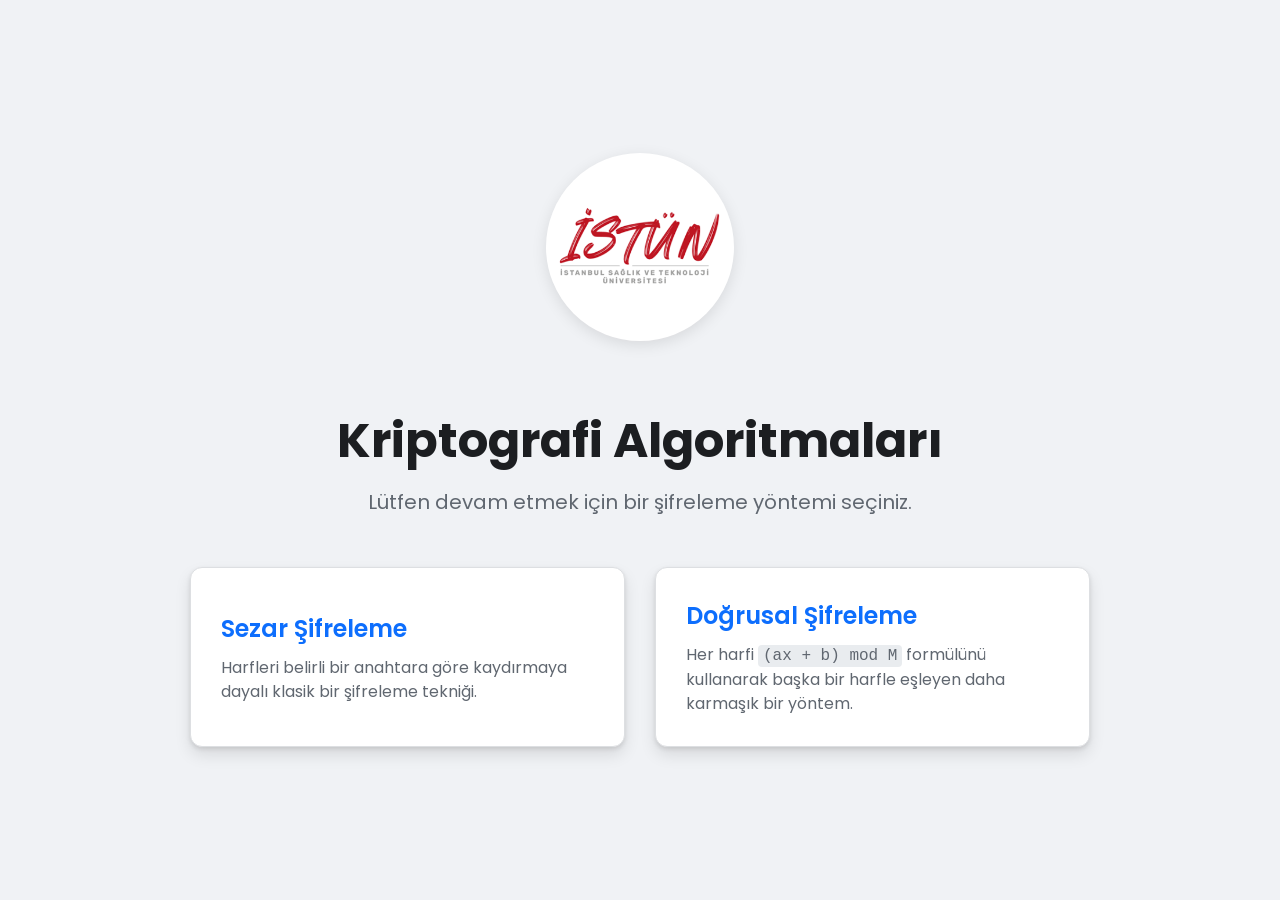
==== index.html @ d25bd75b "değişiklikler yapıldı" ====
<!DOCTYPE html>
<html lang="tr">
<head>
    <meta charset="UTF-8">
    <meta name="viewport" content="width=device-width, initial-scale=1.0">
    <title>Kriptografi Projeleri</title>
    <link rel="stylesheet" href="main-style.css">
</head>
<body>
    <div class="container">
        <header>
            <!-- Not: Logonun doğru görünmesi için dosya yapısını aşağıda anlatıldığı gibi düzenleyin. -->
            <img src="./sezar/logo1.png" alt="Üniversite Logosu" class="main-logo">
            <h1>Kriptografi Algoritmaları</h1>
            <p>Lütfen devam etmek için bir şifreleme yöntemi seçiniz.</p>
        </header>
        <main class="choice-container">
            <a href="./sezar/sezar.html" class="algorithm-card">
                <div class="card-content">
                    <h2>Sezar Şifreleme</h2>
                    <p>Harfleri belirli bir anahtara göre kaydırmaya dayalı klasik bir şifreleme tekniği.</p>
                </div>
            </a>
            <a href="./dogrusal/dogrusal.html" class="algorithm-card">
                <div class="card-content">
                    <h2>Doğrusal Şifreleme</h2>
                    <p>Her harfi <code>(ax + b) mod M</code> formülünü kullanarak başka bir harfle eşleyen daha karmaşık bir yöntem.</p>
                </div>
            </a>
        </main>
    </div>
</body>
</html>
---- main-style.css ----
@import url('https://fonts.googleapis.com/css2?family=Poppins:wght@300;400;600;700&display=swap');

body {
    font-family: 'Poppins', 'Segoe UI', Tahoma, Geneva, Verdana, sans-serif;
    background-color: #f0f2f5;
    color: #333;
    margin: 0;
    display: flex;
    justify-content: center;
    align-items: center;
    min-height: 100vh;
    padding: 20px;
    box-sizing: border-box;
}

.container {
    text-align: center;
    max-width: 900px;
    width: 100%;
}

header {
    margin-bottom: 50px;
}

/* --- LOGO STİLİ DÜZELTİLDİ --- */
.main-logo {
    width: 180px;
    height: 180px;
    border-radius: 50%;
    object-fit: contain; /* DEĞİŞTİ: Resmin tamamının görünmesini sağlar */
    background-color: #fff; /* EKLENDİ: Resim arkasındaki boşluğu beyaz yapar */
    margin-bottom: 25px;
    box-shadow: 0 4px 15px rgba(0, 0, 0, 0.1);
    border: 4px solid #fff;
}

header h1 {
    color: #1c1e21;
    font-size: 3em;
    font-weight: 700;
    margin-bottom: 10px;
}

header p {
    font-size: 1.25em;
    color: #606770;
    max-width: 600px;
    margin: 0 auto;
}

.choice-container {
    display: grid;
    grid-template-columns: 1fr 1fr;
    gap: 30px;
}

.algorithm-card {
    background-color: #ffffff;
    border: 1px solid #dddfe2;
    border-radius: 12px;
    padding: 30px;
    text-decoration: none;
    color: inherit;
    box-shadow: 0 2px 4px rgba(0, 0, 0, 0.1), 0 8px 16px rgba(0, 0, 0, 0.1);
    transition: transform 0.2s ease-in-out, box-shadow 0.2s ease-in-out;
    display: flex;
    align-items: center;
    text-align: left;
}

.algorithm-card:hover {
    transform: translateY(-5px);
    box-shadow: 0 4px 8px rgba(0, 0, 0, 0.1), 0 12px 24px rgba(0, 0, 0, 0.1);
}

.card-content h2 {
    margin: 0 0 10px 0;
    color: #0d6efd;
    font-size: 1.5em;
    font-weight: 600;
}

.card-content p {
    margin: 0;
    color: #606770;
    font-size: 1em;
    line-height: 1.5;
}

.card-content code {
    background-color: #e9ecef;
    padding: 2px 5px;
    border-radius: 4px;
    font-family: 'Courier New', Courier, monospace;
}

/* Responsive tasarım */
@media (max-width: 768px) {
    .choice-container {
        grid-template-columns: 1fr;
    }
    header h1 {
        font-size: 2.2em;
    }
}
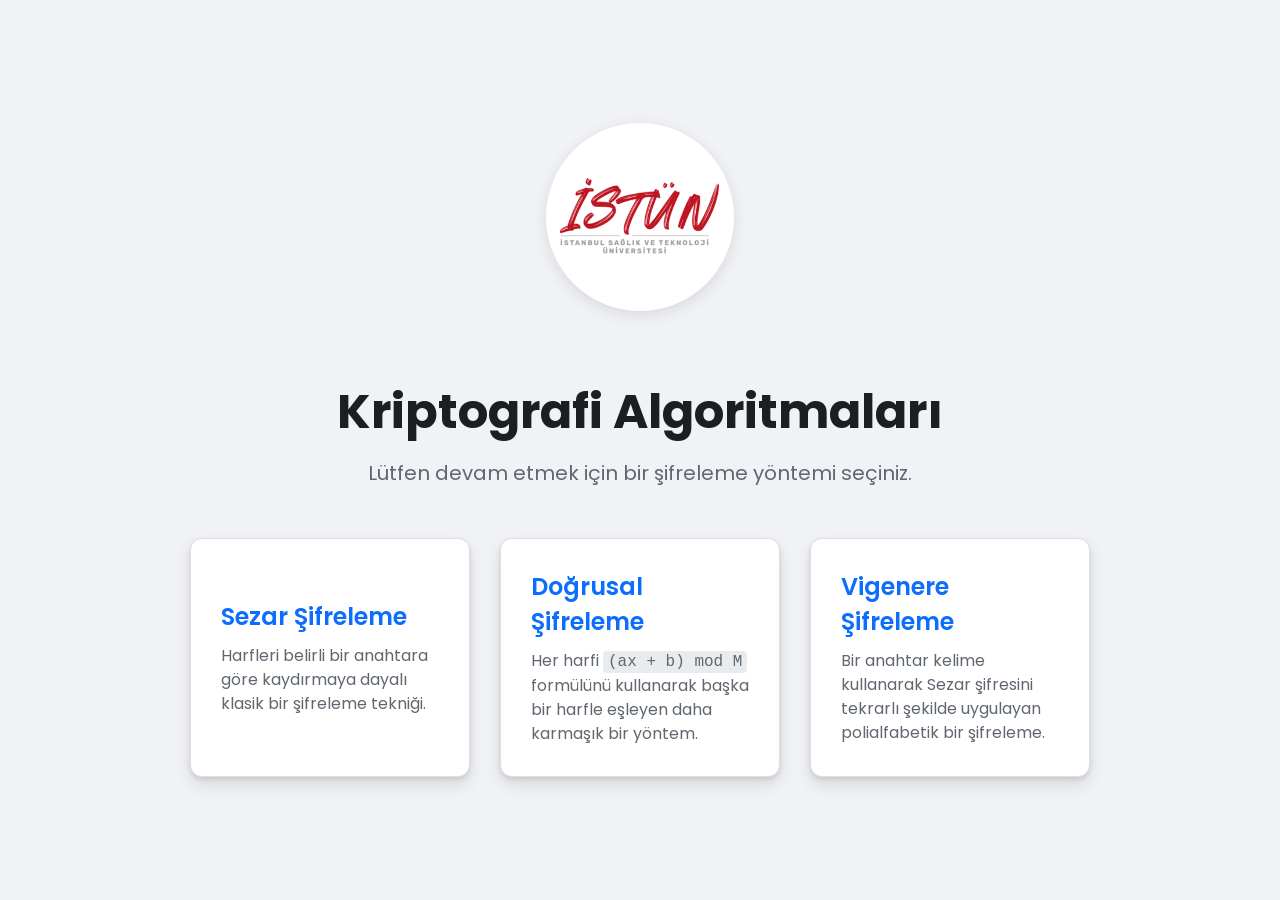
==== commit 686f037b: "vigenere algoritması eklendi" ====
--- a/index.html
+++ b/index.html
@@ -27,6 +27,13 @@
                     <p>Her harfi <code>(ax + b) mod M</code> formülünü kullanarak başka bir harfle eşleyen daha karmaşık bir yöntem.</p>
                 </div>
             </a>
+
+            <a href="./vigenere/vigenere.html" class="algorithm-card">
+        <div class="card-content">
+            <h2>Vigenere Şifreleme</h2>
+            <p>Bir anahtar kelime kullanarak Sezar şifresini tekrarlı şekilde uygulayan polialfabetik bir şifreleme.</p>
+        </div>
+    </a>
         </main>
     </div>
 </body>
--- a/main-style.css
+++ b/main-style.css
@@ -51,8 +51,10 @@
 
 .choice-container {
     display: grid;
-    grid-template-columns: 1fr 1fr;
+    /* Ekran genişliğine göre esnek sütun sayısı (en az 280px genişliğinde) */
+    grid-template-columns: repeat(auto-fit, minmax(280px, 1fr));
     gap: 30px;
+    margin-top: 40px; /* main'den kopyalandı, tutarlılık için */
 }
 
 .algorithm-card {
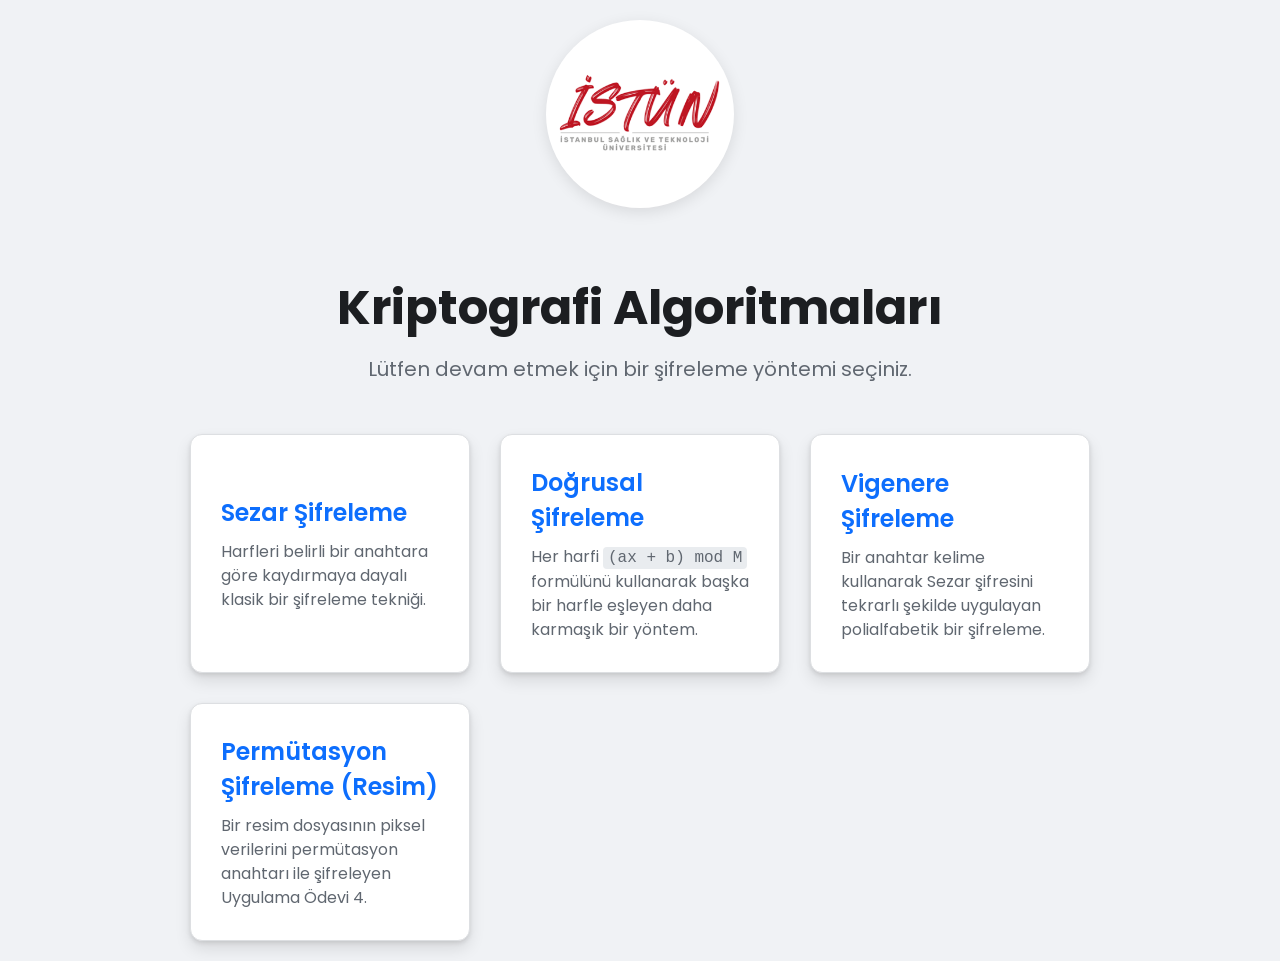
==== commit e8334e5b: "permütasyon şifreleme algoritması eklendi" ====
--- a/index.html
+++ b/index.html
@@ -34,6 +34,13 @@
             <p>Bir anahtar kelime kullanarak Sezar şifresini tekrarlı şekilde uygulayan polialfabetik bir şifreleme.</p>
         </div>
     </a>
+
+    <a href="./permutasyon/permutasyon.html" class="algorithm-card">
+    <div class="card-content">
+        <h2>Permütasyon Şifreleme (Resim)</h2>
+        <p>Bir resim dosyasının piksel verilerini permütasyon anahtarı ile şifreleyen Uygulama Ödevi 4.</p>
+    </div>
+</a>
         </main>
     </div>
 </body>
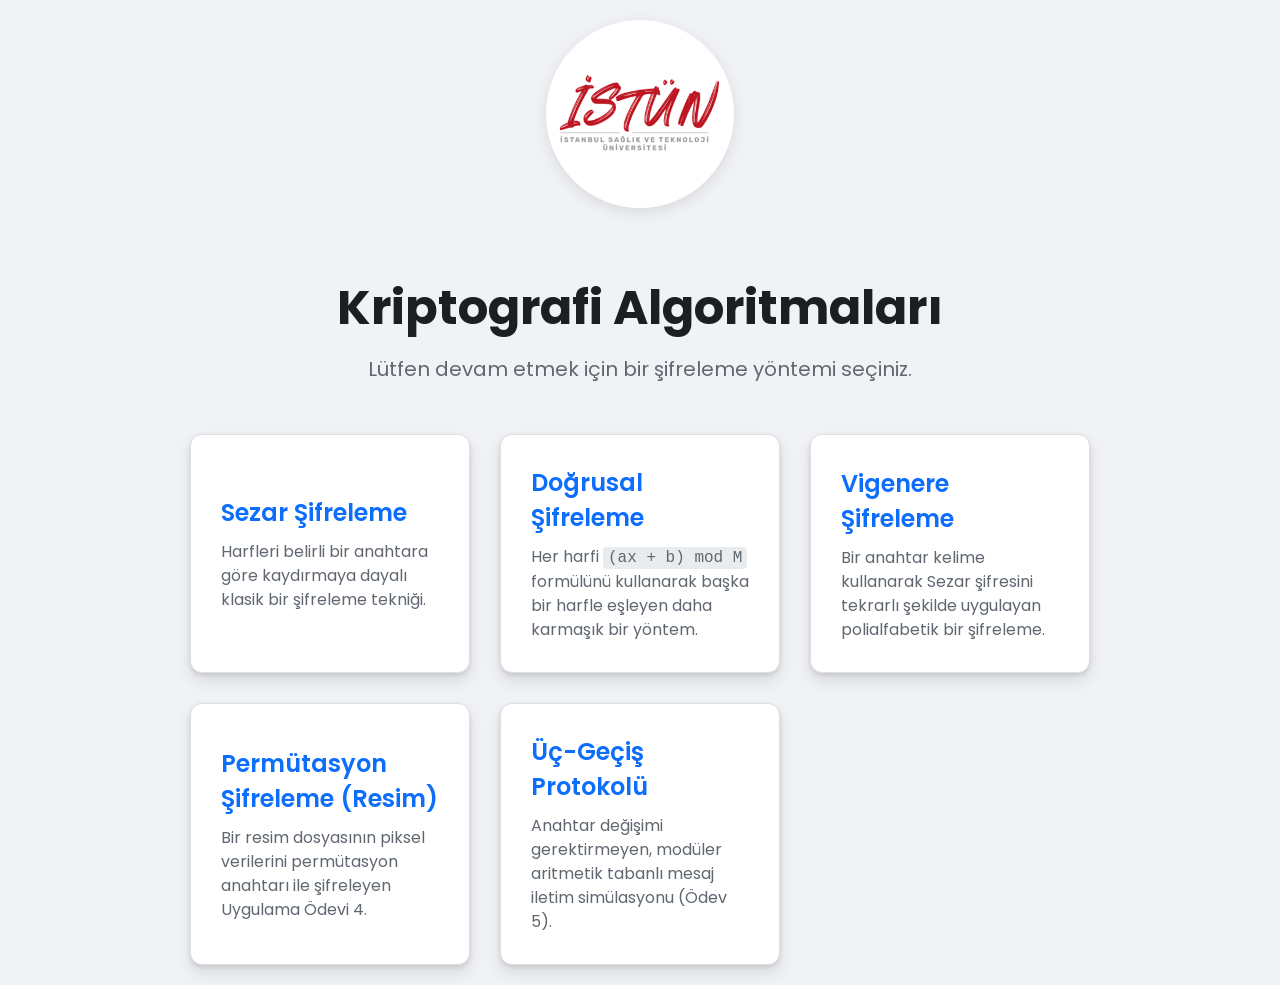
==== commit 0eb3bda7: "üç geçiş protokolü algoritması eklendi" ====
--- a/index.html
+++ b/index.html
@@ -41,6 +41,12 @@
         <p>Bir resim dosyasının piksel verilerini permütasyon anahtarı ile şifreleyen Uygulama Ödevi 4.</p>
     </div>
 </a>
+<a href="./ucgecis/ucgecis.html" class="algorithm-card">
+                <div class="card-content">
+                    <h2>Üç-Geçiş Protokolü</h2>
+                    <p>Anahtar değişimi gerektirmeyen, modüler aritmetik tabanlı mesaj iletim simülasyonu (Ödev 5).</p>
+                </div>
+            </a>
         </main>
     </div>
 </body>
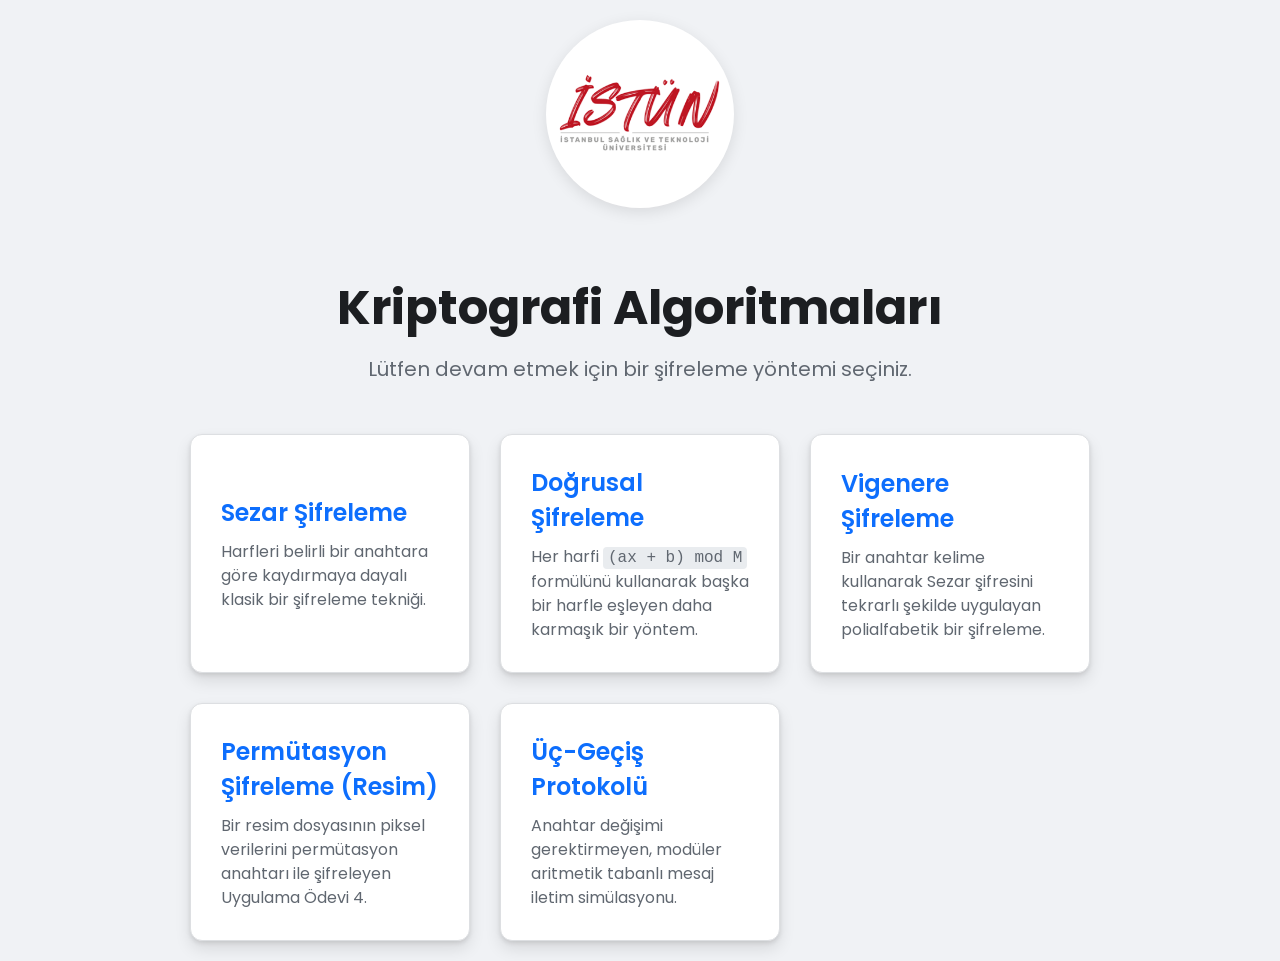
==== commit 93e9096e: "üç geçiş protokolü animasyonu eklendi" ====
--- a/index.html
+++ b/index.html
@@ -44,7 +44,7 @@
 <a href="./ucgecis/ucgecis.html" class="algorithm-card">
                 <div class="card-content">
                     <h2>Üç-Geçiş Protokolü</h2>
-                    <p>Anahtar değişimi gerektirmeyen, modüler aritmetik tabanlı mesaj iletim simülasyonu (Ödev 5).</p>
+                    <p>Anahtar değişimi gerektirmeyen, modüler aritmetik tabanlı mesaj iletim simülasyonu.</p>
                 </div>
             </a>
         </main>
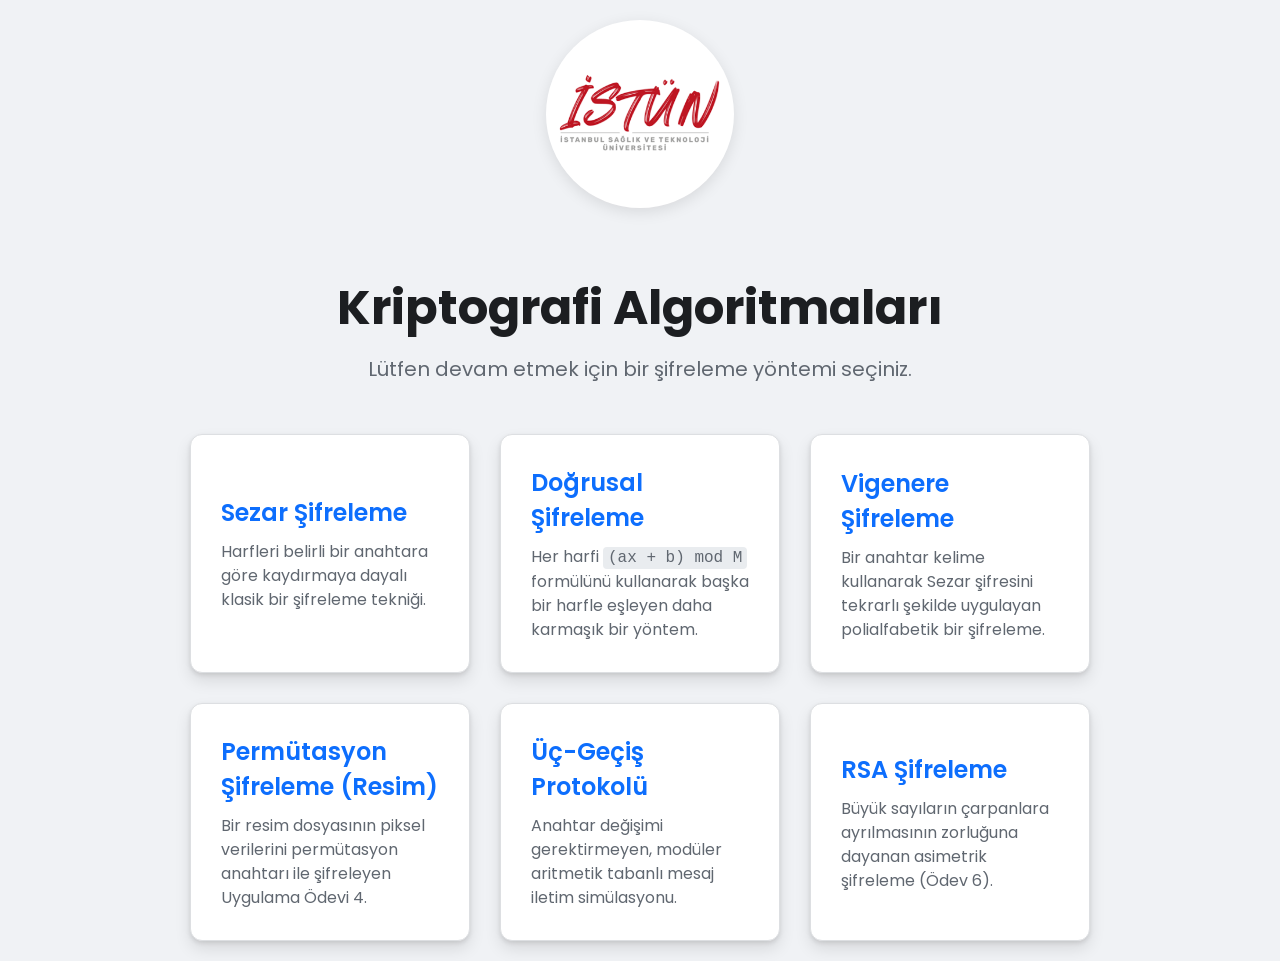
==== commit 179d5569: "RSA şifreleme algoritması simülasyonu ve animasyonu eklendi" ====
--- a/index.html
+++ b/index.html
@@ -9,18 +9,20 @@
 <body>
     <div class="container">
         <header>
-            <!-- Not: Logonun doğru görünmesi için dosya yapısını aşağıda anlatıldığı gibi düzenleyin. -->
             <img src="./sezar/logo1.png" alt="Üniversite Logosu" class="main-logo">
             <h1>Kriptografi Algoritmaları</h1>
             <p>Lütfen devam etmek için bir şifreleme yöntemi seçiniz.</p>
         </header>
         <main class="choice-container">
+            <!-- 1. Sezar Şifreleme -->
             <a href="./sezar/sezar.html" class="algorithm-card">
                 <div class="card-content">
                     <h2>Sezar Şifreleme</h2>
                     <p>Harfleri belirli bir anahtara göre kaydırmaya dayalı klasik bir şifreleme tekniği.</p>
                 </div>
             </a>
+
+            <!-- 2. Doğrusal Şifreleme -->
             <a href="./dogrusal/dogrusal.html" class="algorithm-card">
                 <div class="card-content">
                     <h2>Doğrusal Şifreleme</h2>
@@ -28,26 +30,38 @@
                 </div>
             </a>
 
+            <!-- 3. Vigenere Şifreleme -->
             <a href="./vigenere/vigenere.html" class="algorithm-card">
-        <div class="card-content">
-            <h2>Vigenere Şifreleme</h2>
-            <p>Bir anahtar kelime kullanarak Sezar şifresini tekrarlı şekilde uygulayan polialfabetik bir şifreleme.</p>
-        </div>
-    </a>
+                <div class="card-content">
+                    <h2>Vigenere Şifreleme</h2>
+                    <p>Bir anahtar kelime kullanarak Sezar şifresini tekrarlı şekilde uygulayan polialfabetik bir şifreleme.</p>
+                </div>
+            </a>
 
-    <a href="./permutasyon/permutasyon.html" class="algorithm-card">
-    <div class="card-content">
-        <h2>Permütasyon Şifreleme (Resim)</h2>
-        <p>Bir resim dosyasının piksel verilerini permütasyon anahtarı ile şifreleyen Uygulama Ödevi 4.</p>
-    </div>
-</a>
-<a href="./ucgecis/ucgecis.html" class="algorithm-card">
+            <!-- 4. Permütasyon Şifreleme -->
+            <a href="./permutasyon/permutasyon.html" class="algorithm-card">
+                <div class="card-content">
+                    <h2>Permütasyon Şifreleme (Resim)</h2>
+                    <p>Bir resim dosyasının piksel verilerini permütasyon anahtarı ile şifreleyen Uygulama Ödevi 4.</p>
+                </div>
+            </a>
+
+            <!-- 5. Üç-Geçiş Protokolü -->
+            <a href="./ucgecis/ucgecis.html" class="algorithm-card">
                 <div class="card-content">
                     <h2>Üç-Geçiş Protokolü</h2>
                     <p>Anahtar değişimi gerektirmeyen, modüler aritmetik tabanlı mesaj iletim simülasyonu.</p>
                 </div>
             </a>
+
+            <!-- 6. RSA Şifreleme (YENİ VE DÜZELTİLMİŞ) -->
+            <a href="./rsa/rsa.html" class="algorithm-card">
+                <div class="card-content">
+                    <h2>RSA Şifreleme</h2>
+                    <p>Büyük sayıların çarpanlara ayrılmasının zorluğuna dayanan asimetrik şifreleme (Ödev 6).</p>
+                </div>
+            </a>
         </main>
     </div>
 </body>
-</html>
+</html>
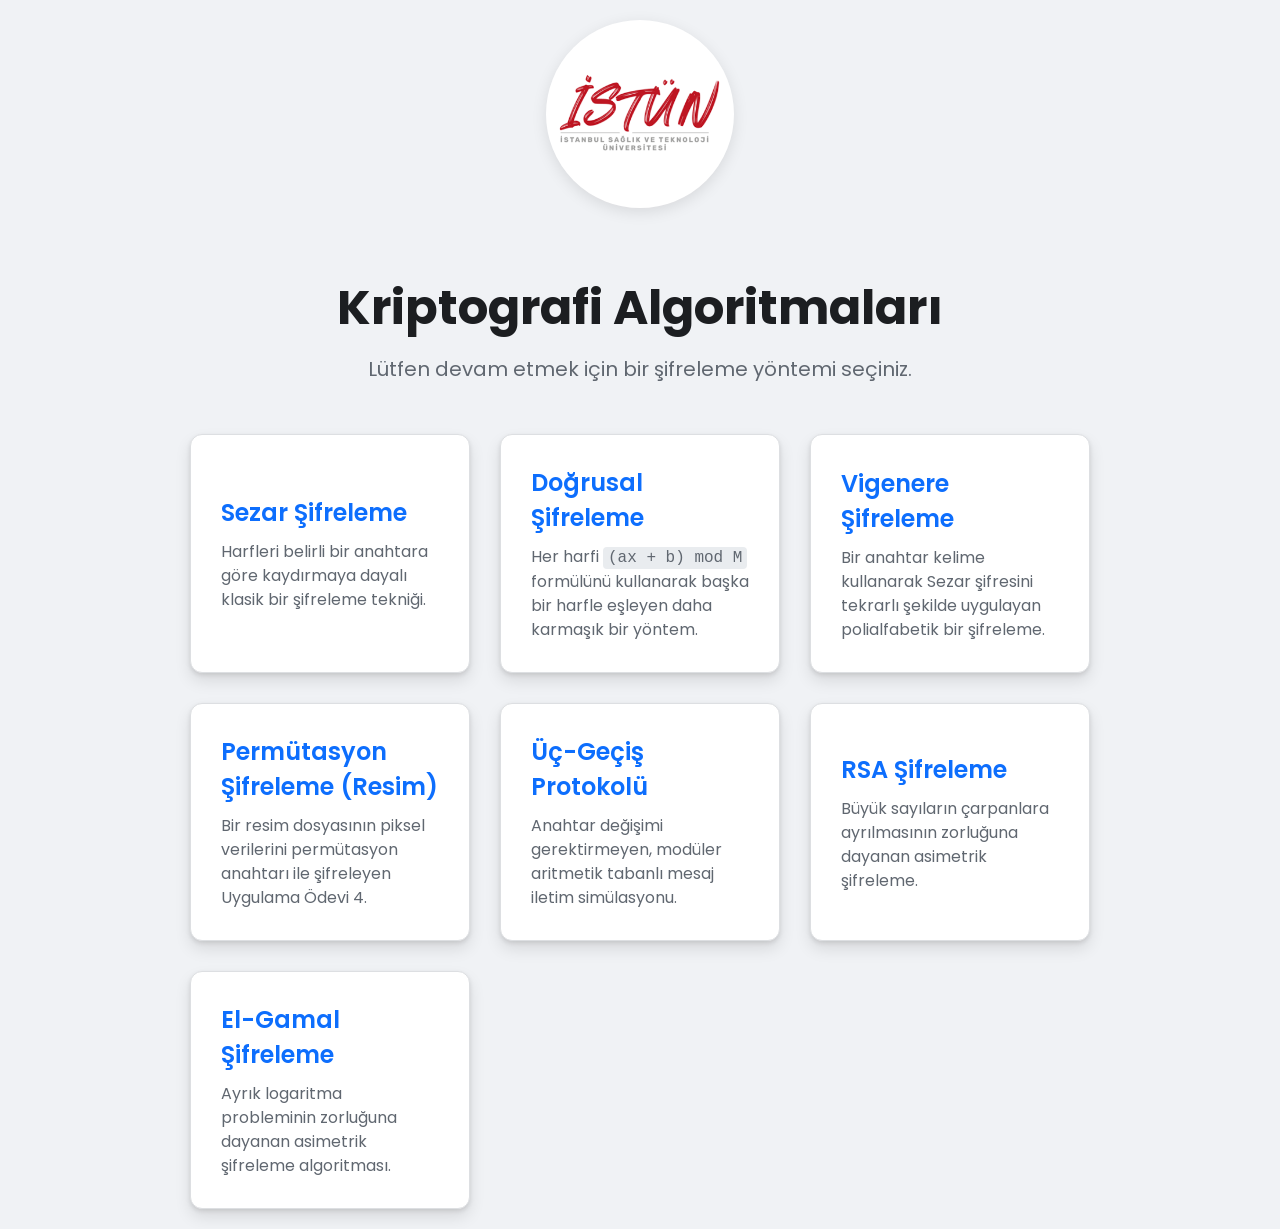
==== commit 272e9521: "El-Gamal algoritması simülasyon ve animasyonu eklendi" ====
--- a/index.html
+++ b/index.html
@@ -13,6 +13,7 @@
             <h1>Kriptografi Algoritmaları</h1>
             <p>Lütfen devam etmek için bir şifreleme yöntemi seçiniz.</p>
         </header>
+        
         <main class="choice-container">
             <!-- 1. Sezar Şifreleme -->
             <a href="./sezar/sezar.html" class="algorithm-card">
@@ -54,11 +55,19 @@
                 </div>
             </a>
 
-            <!-- 6. RSA Şifreleme (YENİ VE DÜZELTİLMİŞ) -->
+            <!-- 6. RSA Şifreleme -->
             <a href="./rsa/rsa.html" class="algorithm-card">
                 <div class="card-content">
                     <h2>RSA Şifreleme</h2>
-                    <p>Büyük sayıların çarpanlara ayrılmasının zorluğuna dayanan asimetrik şifreleme (Ödev 6).</p>
+                    <p>Büyük sayıların çarpanlara ayrılmasının zorluğuna dayanan asimetrik şifreleme.</p>
+                </div>
+            </a>
+
+            <!-- 7. El-Gamal Şifreleme (YENİ EKLENEN) -->
+            <a href="./elgamal/elgamal.html" class="algorithm-card">
+                <div class="card-content">
+                    <h2>El-Gamal Şifreleme</h2>
+                    <p>Ayrık logaritma probleminin zorluğuna dayanan asimetrik şifreleme algoritması.</p>
                 </div>
             </a>
         </main>
